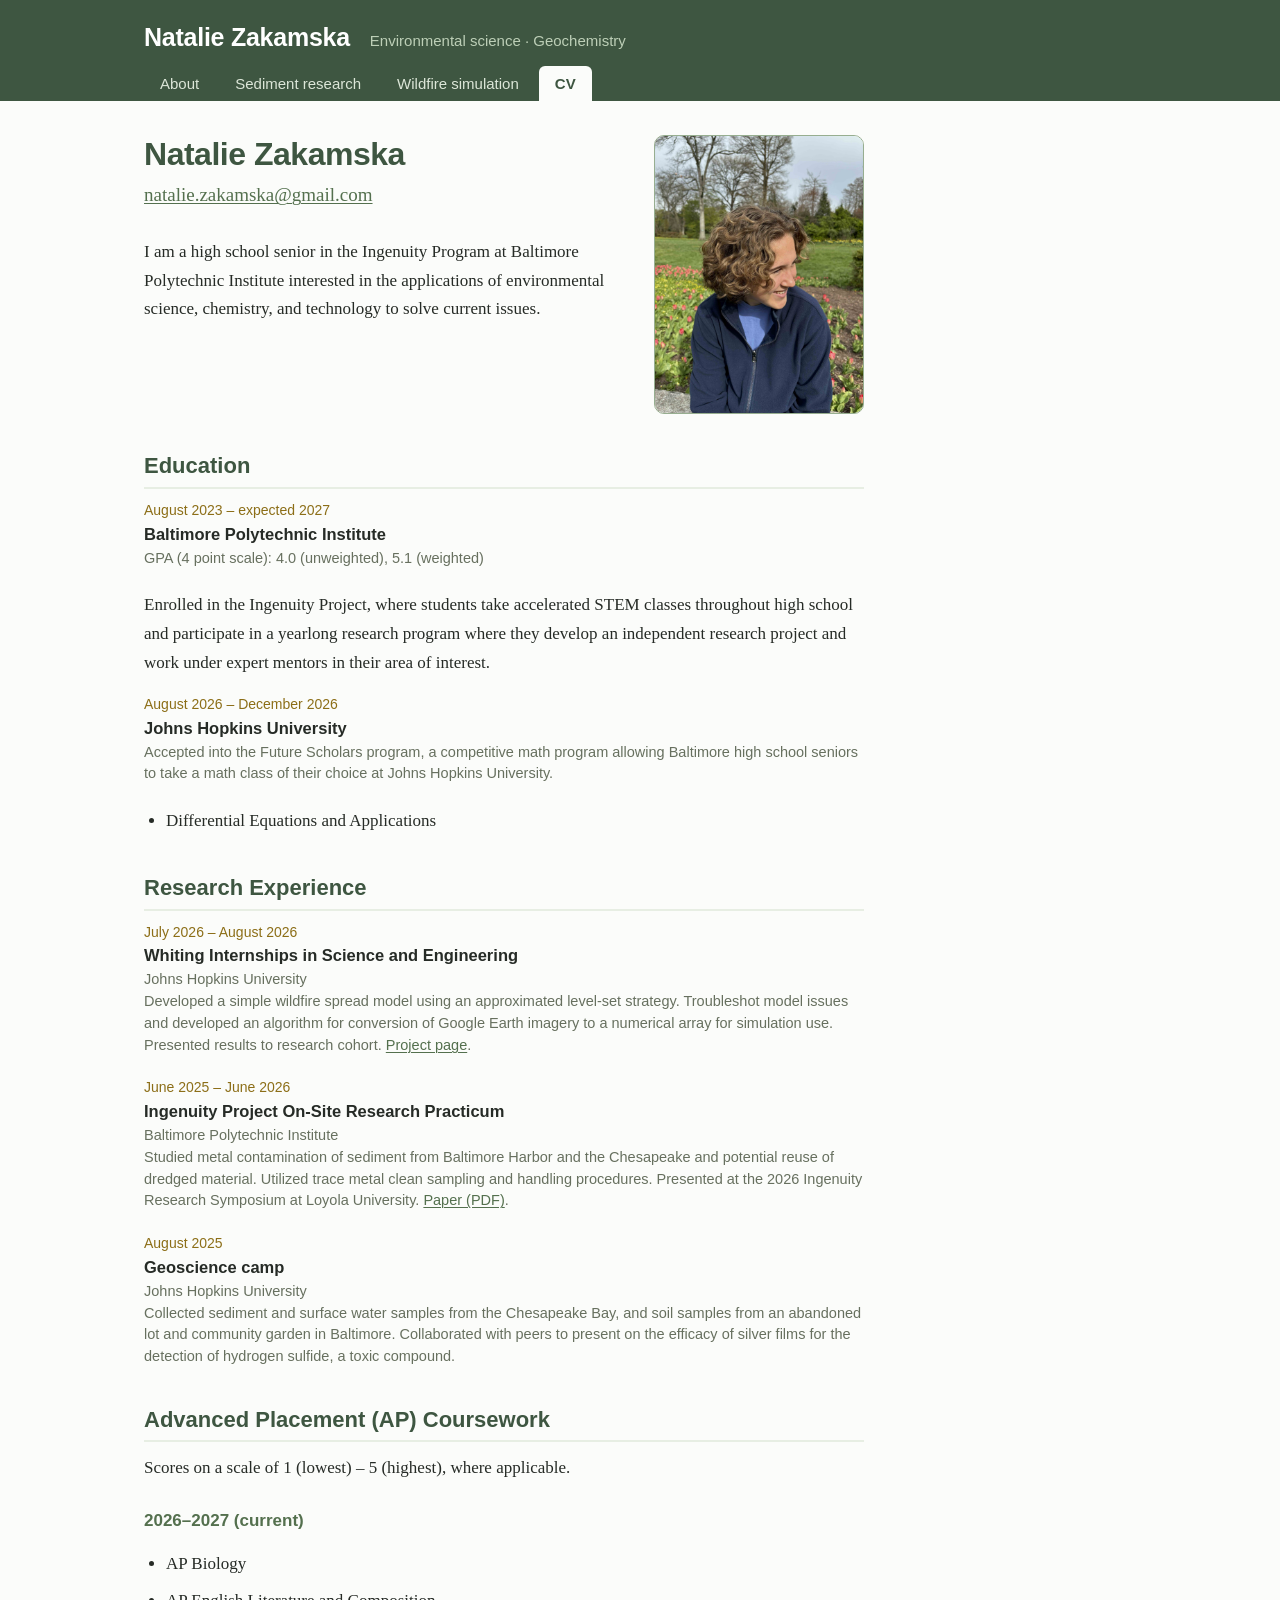
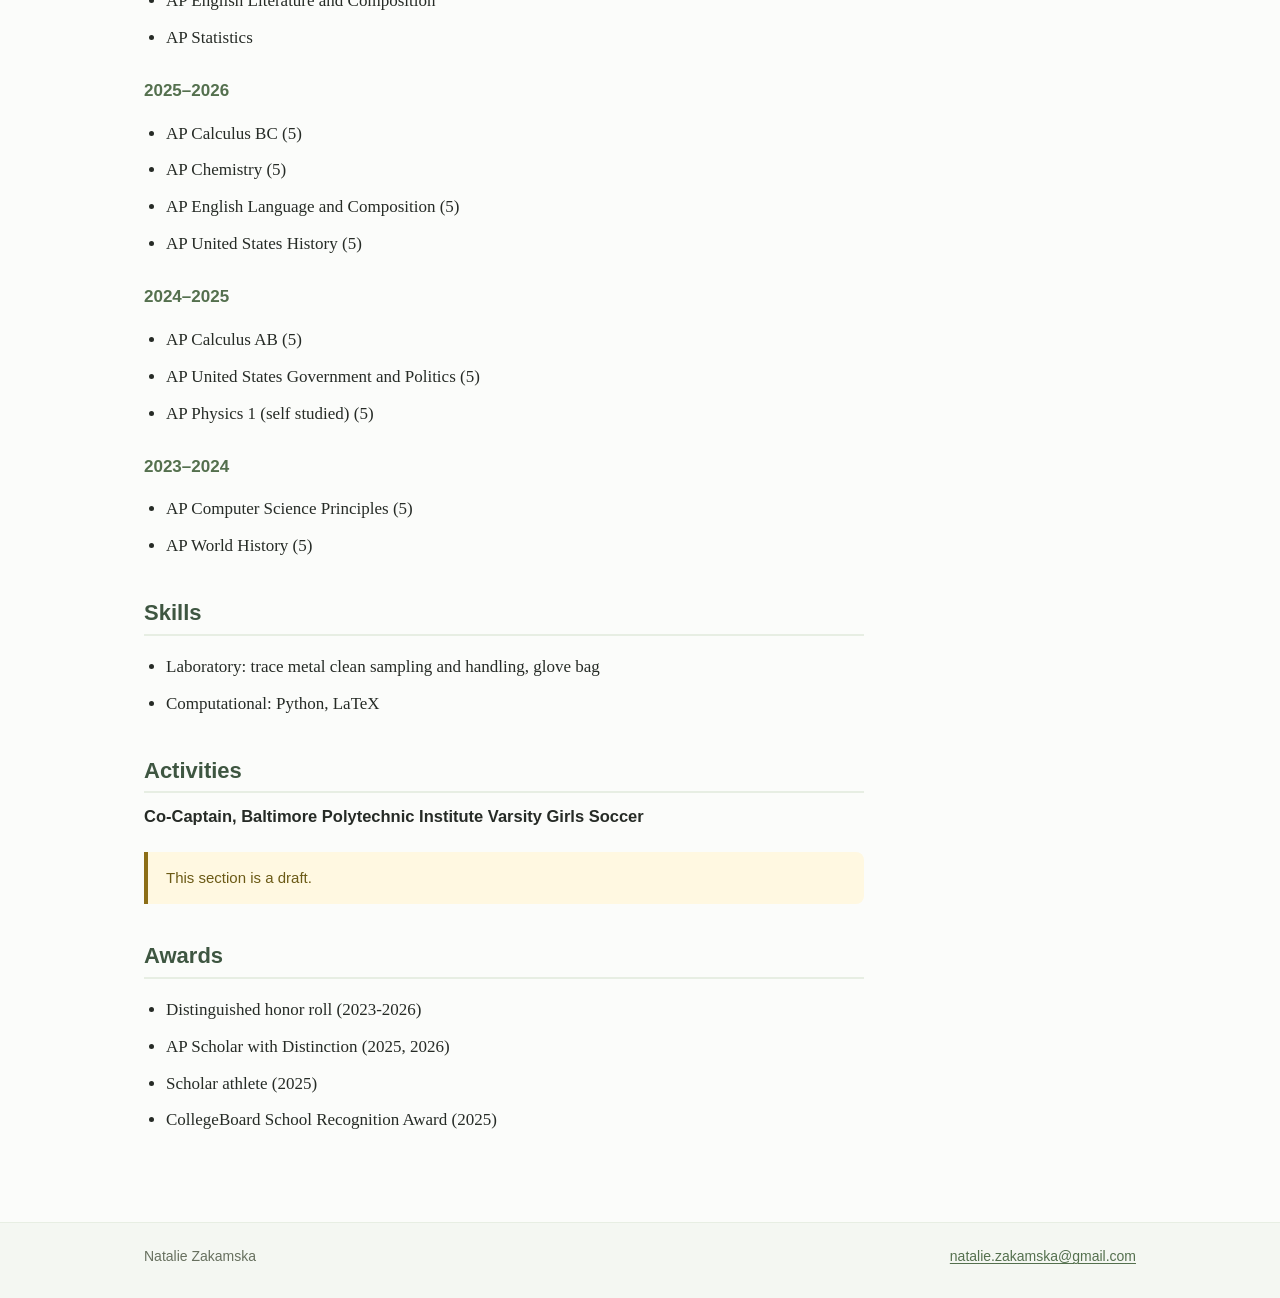
==== cv.html @ a88d00cc "Add files via upload" ====
<!DOCTYPE html>
<html lang="en">
<head>
<meta charset="utf-8">
<meta name="viewport" content="width=device-width, initial-scale=1">
<title>CV — Natalie Zakamska</title>
<meta name="description" content="Curriculum vitae of Natalie Zakamska.">
<link rel="icon" href="images/logo.jpg">
<link rel="stylesheet" href="css/style.css">
</head>
<body>

<header class="site-header">
  <div class="header-inner">
    <p class="site-title"><a href="index.html">Natalie Zakamska</a></p>
    <p class="site-tagline">Environmental science &middot; Geochemistry</p>
  </div>
  <nav>
    <ul>
      <li><a href="index.html">About</a></li>
      <li><a href="research-sediment.html">Sediment research</a></li>
      <li><a href="research-wildfire.html">Wildfire simulation</a></li>
      <li><a href="cv.html" class="active">CV</a></li>
    </ul>
  </nav>
</header>

<main>
<div class="prose">

  <div class="cv-header">
    <div>
      <h1>Natalie Zakamska</h1>
      <p class="lede"><span class="email-link"></span><noscript>natalie.zakamska [at] gmail [dot] com</noscript></p>
      <p>I am a high school senior in the Ingenuity Program at Baltimore Polytechnic Institute
      interested in the applications of environmental science, chemistry, and technology to solve
      current issues.</p>
    </div>
    <img class="cv-photo" src="images/portrait.jpg" alt="Portrait of Natalie Zakamska.">
  </div>

  <h2>Education</h2>

  <div class="cv-entry">
    <div class="when">August 2023 &ndash; expected 2027</div>
    <div class="what">Baltimore Polytechnic Institute</div>
    <div class="where">GPA (4 point scale): 4.0 (unweighted), 5.1 (weighted)</div>
  </div>

  <p>Enrolled in the Ingenuity Project, where students take accelerated STEM classes throughout
  high school and participate in a yearlong research program where they develop an independent
  research project and work under expert mentors in their area of interest.</p>

  <div class="cv-entry">
    <div class="when">August 2026 &ndash; December 2026</div>
    <div class="what">Johns Hopkins University</div>
    <div class="where">Accepted into the Future Scholars program, a competitive math program
    allowing Baltimore high school seniors to take a math class of their choice at Johns Hopkins
    University.</div>
  </div>

  <ul class="clean">
    <li>Differential Equations and Applications</li>
  </ul>

  <h2>Research Experience</h2>

  <div class="cv-entry">
    <div class="when">July 2026 &ndash; August 2026</div>
    <div class="what">Whiting Internships in Science and Engineering</div>
    <div class="where">Johns Hopkins University<br>
    Developed a simple wildfire spread model using an approximated level-set strategy.
    Troubleshot model issues and developed an algorithm for conversion of Google Earth imagery
    to a numerical array for simulation use. Presented results to research cohort.
    <a href="research-wildfire.html">Project page</a>.</div>
  </div>

  <div class="cv-entry">
    <div class="when">June 2025 &ndash; June 2026</div>
    <div class="what">Ingenuity Project On-Site Research Practicum</div>
    <div class="where">Baltimore Polytechnic Institute<br>
    Studied metal contamination of sediment from Baltimore Harbor and the Chesapeake and potential
    reuse of dredged material. Utilized trace metal clean sampling and handling procedures.
    Presented at the 2026 Ingenuity Research Symposium at Loyola University.
    <a href="files/junior_research_paper.pdf">Paper (PDF)</a>.</div>
  </div>

  <div class="cv-entry">
    <div class="when">August 2025</div>
    <div class="what">Geoscience camp</div>
    <div class="where">Johns Hopkins University<br>
    Collected sediment and surface water samples from the Chesapeake Bay, and soil samples from an
    abandoned lot and community garden in Baltimore. Collaborated with peers to present on the
    efficacy of silver films for the detection of hydrogen sulfide, a toxic compound.</div>
  </div>

  <h2>Advanced Placement (AP) Coursework</h2>

  <p>Scores on a scale of 1 (lowest) &ndash; 5 (highest), where applicable.</p>

  <h3>2026&ndash;2027 (current)</h3>
  <ul class="clean">
    <li>AP Biology</li>
    <li>AP English Literature and Composition</li>
    <li>AP Statistics</li>
  </ul>

  <h3>2025&ndash;2026</h3>
  <ul class="clean">
    <li>AP Calculus BC (5)</li>
    <li>AP Chemistry (5)</li>
    <li>AP English Language and Composition (5)</li>
    <li>AP United States History (5)</li>
  </ul>

  <h3>2024&ndash;2025</h3>
  <ul class="clean">
    <li>AP Calculus AB (5)</li>
    <li>AP United States Government and Politics (5)</li>
    <li>AP Physics 1 (self studied) (5)</li>
  </ul>

  <h3>2023&ndash;2024</h3>
  <ul class="clean">
    <li>AP Computer Science Principles (5)</li>
    <li>AP World History (5)</li>
  </ul>

  <h2>Skills</h2>

  <ul class="clean">
    <li>Laboratory: trace metal clean sampling and handling, glove bag</li>
    <li>Computational: Python, LaTeX</li>
  </ul>

  <h2>Activities</h2>

  <div class="cv-entry">
    <div class="what">Co-Captain, Baltimore Polytechnic Institute Varsity Girls Soccer</div>
  </div>

  <div class="todo">
    <p>This section is a draft.</p>
  </div>

  <h2>Awards</h2>

  <ul class="clean">
    <li>Distinguished honor roll (2023-2026)</li>
    <li>AP Scholar with Distinction (2025, 2026)</li>
    <li>Scholar athlete (2025)</li>
    <li>CollegeBoard School Recognition Award (2025)</li>
  </ul>

</div>
</main>

<footer>
  <div class="footer-inner">
    <span>Natalie Zakamska</span>
    <span><span class="email-link"></span><noscript>natalie.zakamska [at] gmail [dot] com</noscript></span>
  </div>
</footer>

<script src="js/email.js"></script>
</body>
</html>
---- css/style.css ----
/* ============================================================
   Natalie C. Zakamska — site stylesheet
   ------------------------------------------------------------
   TO CHANGE THE COLOUR SCHEME: edit the variables in :root
   below. Everything on the site derives from them, so changing
   --sage and --sage-pale restyles the whole site at once.
   ============================================================ */

:root {
  /* --- palette: sage / pale green ------------------------- */
  --sage-deep:  #3E5641;   /* headings, nav background       */
  --sage:       #54704E;   /* links, accents                 */
  --sage-mid:   #97AE90;   /* rules, borders (decorative)    */
  --sage-soft:  #BDCFB7;   /* text on the dark header        */
  --sage-pale:  #E7EEE3;   /* section tints                  */
  --paper:      #FBFCFA;   /* page background                */
  --ink:        #262B26;   /* body text                      */
  --muted:      #67705F;   /* captions, secondary text       */
  --gold:       #8C6E17;   /* small accent (from the logo)   */

  /* --sage and --gold are set dark enough to clear the WCAG AA contrast
     threshold (4.5:1) for normal-size text against --paper, --sage-pale and
     the footer tint. If you lighten them, links become hard to read for
     anyone with reduced vision. --sage-mid is decorative only (borders and
     rules), so it is exempt. */

  /* --- type ---------------------------------------------- */
  --serif: "Iowan Old Style", "Palatino Linotype", Palatino, Georgia, serif;
  --sans: -apple-system, BlinkMacSystemFont, "Segoe UI", Helvetica, Arial, sans-serif;

  --measure: 720px;        /* comfortable reading width      */
}

* { box-sizing: border-box; }

html { scroll-behavior: smooth; }

body {
  margin: 0;
  background: var(--paper);
  color: var(--ink);
  font: 17px/1.7 var(--serif);
  -webkit-font-smoothing: antialiased;
}

/* ---------------- header and navigation ------------------ */

.site-header {
  background: var(--sage-deep);
  color: #fff;
  padding: 0;
}

.header-inner {
  max-width: 1040px;
  margin: 0 auto;
  padding: 22px 24px 0;
  display: flex;
  flex-wrap: wrap;
  align-items: baseline;
  gap: 8px 20px;
}

.site-title {
  font: 600 25px/1.2 var(--sans);
  letter-spacing: -0.01em;
  margin: 0;
  color: #fff;
}

.site-title a { color: inherit; text-decoration: none; }

/* The generic a:hover rule below turns links dark sage — which is also the
   header background, so without this the title would vanish on hover.
   Keep it white and show the affordance with an underline instead. */
.site-title a:hover,
.site-title a:focus {
  color: #fff;
  text-decoration: underline;
  text-decoration-thickness: 1px;
  text-underline-offset: 4px;
}

.site-tagline {
  font: 15px/1.4 var(--sans);
  color: var(--sage-soft);   /* not --sage-mid: too dim on the header */
  margin: 0;
}

nav {
  max-width: 1040px;
  margin: 0 auto;
  padding: 14px 24px 0;
}

nav ul {
  list-style: none;
  margin: 0;
  padding: 0;
  display: flex;
  flex-wrap: wrap;
  gap: 4px;
}

nav a {
  display: block;
  padding: 10px 16px;
  font: 500 15px/1 var(--sans);
  color: #DCE6D8;
  text-decoration: none;
  border-radius: 6px 6px 0 0;
  transition: background 0.15s, color 0.15s;
}

nav a:hover { background: rgba(255, 255, 255, 0.12); color: #fff; }

nav a.active {
  background: var(--paper);
  color: var(--sage-deep);
  font-weight: 600;
}

/* ---------------- banner --------------------------------- */

.banner {
  width: 100%;
  height: 210px;
  object-fit: cover;
  object-position: center 55%;
  display: block;
}

.banner-caption {
  max-width: 1040px;
  margin: 0 auto;
  padding: 6px 24px 0;
  font: italic 13px/1.5 var(--sans);
  color: var(--muted);
}

/* ---------------- layout --------------------------------- */

main {
  max-width: 1040px;
  margin: 0 auto;
  padding: 34px 24px 70px;
}

.prose { max-width: var(--measure); }

h1 {
  font: 600 32px/1.2 var(--sans);
  color: var(--sage-deep);
  margin: 0 0 6px;
  letter-spacing: -0.015em;
}

h2 {
  font: 600 22px/1.3 var(--sans);
  color: var(--sage-deep);
  margin: 38px 0 12px;
  padding-bottom: 6px;
  border-bottom: 2px solid var(--sage-pale);
}

h3 {
  font: 600 17px/1.4 var(--sans);
  color: var(--sage);
  margin: 26px 0 8px;
}

p { margin: 0 0 17px; }

a { color: var(--sage); text-decoration-thickness: 1px; text-underline-offset: 2px; }
a:hover { color: var(--sage-deep); }

.lede {
  font-size: 19px;
  color: var(--muted);
  margin-bottom: 26px;
}

/* ---------------- about page layout ---------------------- */

.about-grid {
  display: grid;
  grid-template-columns: 220px 1fr;
  gap: 34px;
  align-items: start;
}

.about-photo {
  width: 100%;
  border-radius: 10px;
  display: block;
  border: 1px solid var(--sage-mid);
}

.contact-card {
  margin-top: 16px;
  padding: 14px 16px;
  background: var(--sage-pale);
  border-radius: 10px;
  font: 14px/1.6 var(--sans);
}

.contact-card a { word-break: break-all; }

/* ---------------- figures -------------------------------- */

figure {
  margin: 28px 0;
  padding: 0;
}

figure img {
  display: block;
  width: 100%;
  height: auto;
  border-radius: 8px;
  border: 1px solid var(--sage-mid);
}

figcaption {
  font: 14px/1.55 var(--sans);
  color: var(--muted);
  margin-top: 9px;
}

figcaption b { color: var(--sage-deep); }

.fig-pair {
  display: grid;
  grid-template-columns: 1fr 1fr;
  gap: 20px;
  margin: 28px 0;
}

.fig-pair figure { margin: 0; }

.fig-narrow { max-width: var(--measure); }

/* ---------------- callouts and lists --------------------- */

.callout {
  background: var(--sage-pale);
  border-left: 4px solid var(--sage);
  border-radius: 0 8px 8px 0;
  padding: 14px 18px;
  margin: 24px 0;
  font: 15.5px/1.6 var(--sans);
}

.callout p:last-child { margin-bottom: 0; }

.todo {
  background: #FFF8E1;
  border-left: 4px solid var(--gold);
  border-radius: 0 8px 8px 0;
  padding: 14px 18px;
  margin: 24px 0;
  font: 15px/1.6 var(--sans);
  color: #6B5A16;
}

.todo p:last-child { margin-bottom: 0; }

ul.clean, ol.clean { padding-left: 22px; }
ul.clean li, ol.clean li { margin-bottom: 8px; }

.pill-row { display: flex; flex-wrap: wrap; gap: 8px; margin: 14px 0 22px; padding: 0; list-style: none; }

.pill {
  display: inline-block;
  padding: 5px 12px;
  background: var(--sage-pale);
  color: var(--sage-deep);
  border-radius: 999px;
  font: 500 13.5px/1.4 var(--sans);
}

/* ---------------- tables --------------------------------- */

.table-wrap { overflow-x: auto; margin: 22px 0; }

table {
  border-collapse: collapse;
  width: 100%;
  font: 15px/1.5 var(--sans);
}

th, td {
  text-align: left;
  padding: 9px 12px;
  border-bottom: 1px solid var(--sage-pale);
}

th {
  color: var(--sage-deep);
  font-weight: 600;
  border-bottom: 2px solid var(--sage-mid);
}

/* ---------------- CV ------------------------------------- */

.cv-header {
  display: grid;
  grid-template-columns: 1fr 210px;
  gap: 30px;
  align-items: start;
  margin-bottom: 8px;
}

.cv-header h1 { margin-top: 0; }

.cv-photo {
  width: 100%;
  height: auto;
  display: block;
  border-radius: 10px;
  border: 1px solid var(--sage-mid);
}

.cv-entry { margin-bottom: 22px; }
.cv-entry .when { font: 500 14px/1.4 var(--sans); color: var(--gold); }
.cv-entry .what { font: 600 16.5px/1.4 var(--sans); color: var(--ink); margin: 2px 0; }
.cv-entry .where { font: 14.5px/1.5 var(--sans); color: var(--muted); }

/* ---------------- logo mark ------------------------------ */

.logo-mark {
  margin: 54px auto 10px;
  text-align: center;
}

.logo-mark img {
  width: 210px;
  max-width: 60%;
  height: auto;
  display: block;
  margin: 0 auto;
  mix-blend-mode: multiply;   /* lets the white background disappear */
}

.logo-mark figcaption {
  text-align: center;
  margin-top: 4px;
}

/* ---------------- footer --------------------------------- */

footer {
  border-top: 1px solid var(--sage-pale);
  background: #F4F7F2;
}

.footer-inner {
  max-width: 1040px;
  margin: 0 auto;
  padding: 22px 24px 30px;
  font: 14px/1.6 var(--sans);
  color: var(--muted);
  display: flex;
  flex-wrap: wrap;
  justify-content: space-between;
  gap: 10px;
}

/* ---------------- responsive ----------------------------- */

@media (max-width: 720px) {
  body { font-size: 16.5px; }
  .about-grid { grid-template-columns: 1fr; gap: 22px; }
  .about-photo { max-width: 260px; }
  .cv-header { grid-template-columns: 1fr; gap: 20px; }
  .cv-photo { max-width: 240px; }
  .fig-pair { grid-template-columns: 1fr; }
  .banner { height: 150px; }
  h1 { font-size: 27px; }
  nav ul { gap: 2px; }
  nav a { padding: 9px 12px; font-size: 14px; }
}

/* ---------------- print ---------------------------------- */

@media print {
  .site-header, nav, footer, .banner, .banner-caption { display: none; }
  body { background: #fff; font-size: 11pt; }
  main { padding: 0; max-width: none; }
  figure, .callout, .cv-entry { break-inside: avoid; }
  a { color: inherit; text-decoration: none; }
}
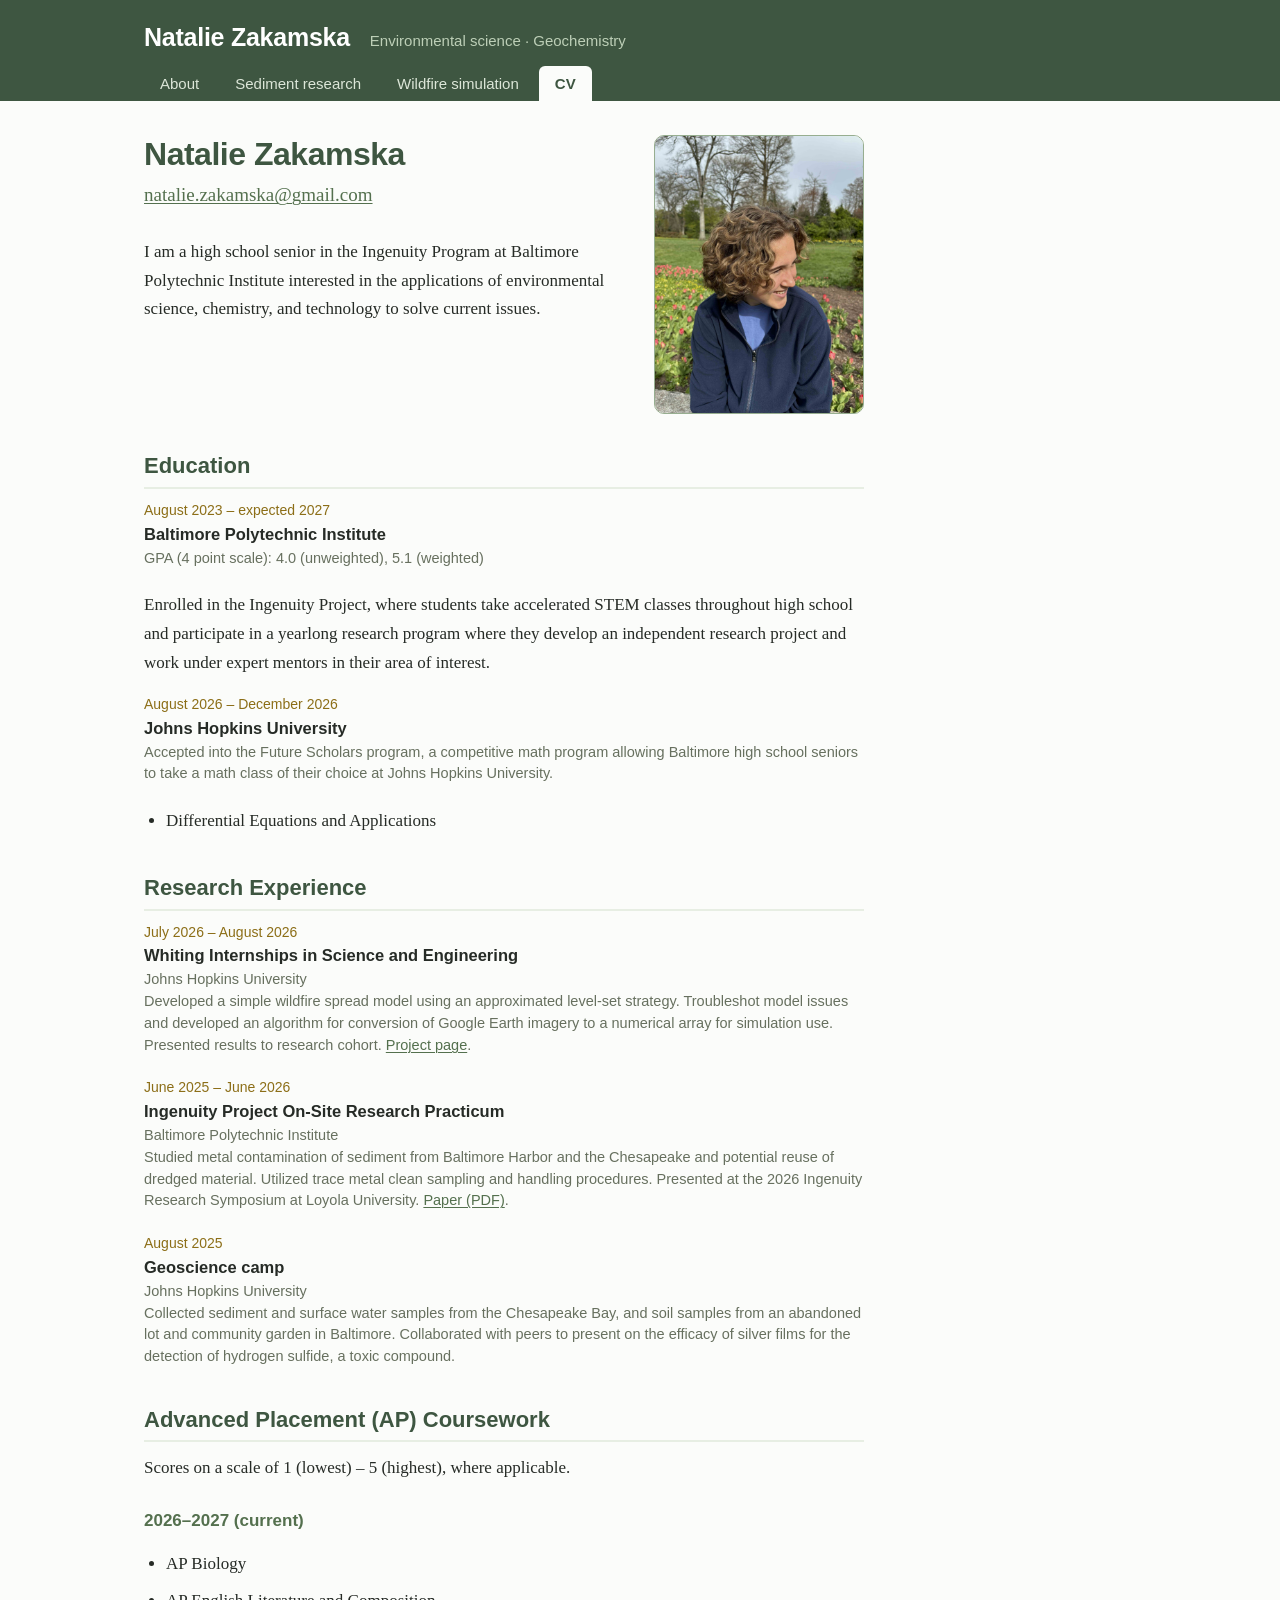
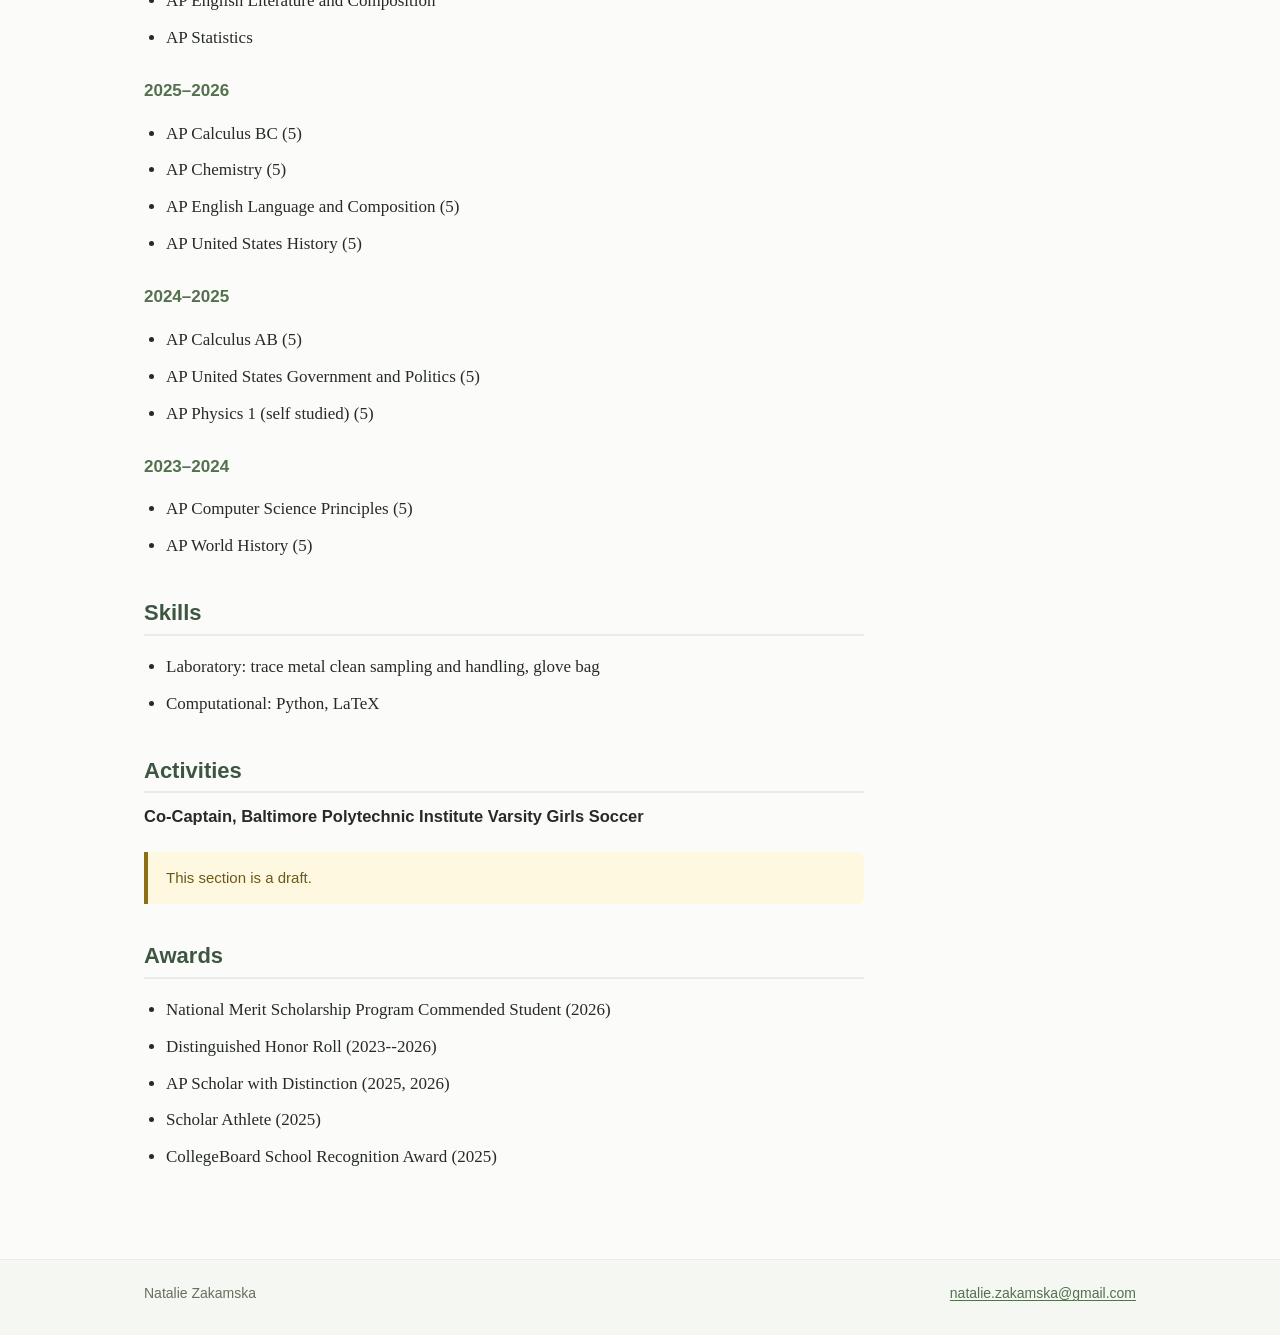
==== commit 623119cd: "Update cv.html add commended scholar award and slightly change capitalization/formatting of honors" ====
--- a/cv.html
+++ b/cv.html
@@ -146,9 +146,10 @@
   <h2>Awards</h2>
 
   <ul class="clean">
-    <li>Distinguished honor roll (2023-2026)</li>
+    <li>National Merit Scholarship Program Commended Student (2026)</li>
+    <li>Distinguished Honor Roll (2023--2026)</li>
     <li>AP Scholar with Distinction (2025, 2026)</li>
-    <li>Scholar athlete (2025)</li>
+    <li>Scholar Athlete (2025)</li>
     <li>CollegeBoard School Recognition Award (2025)</li>
   </ul>
 
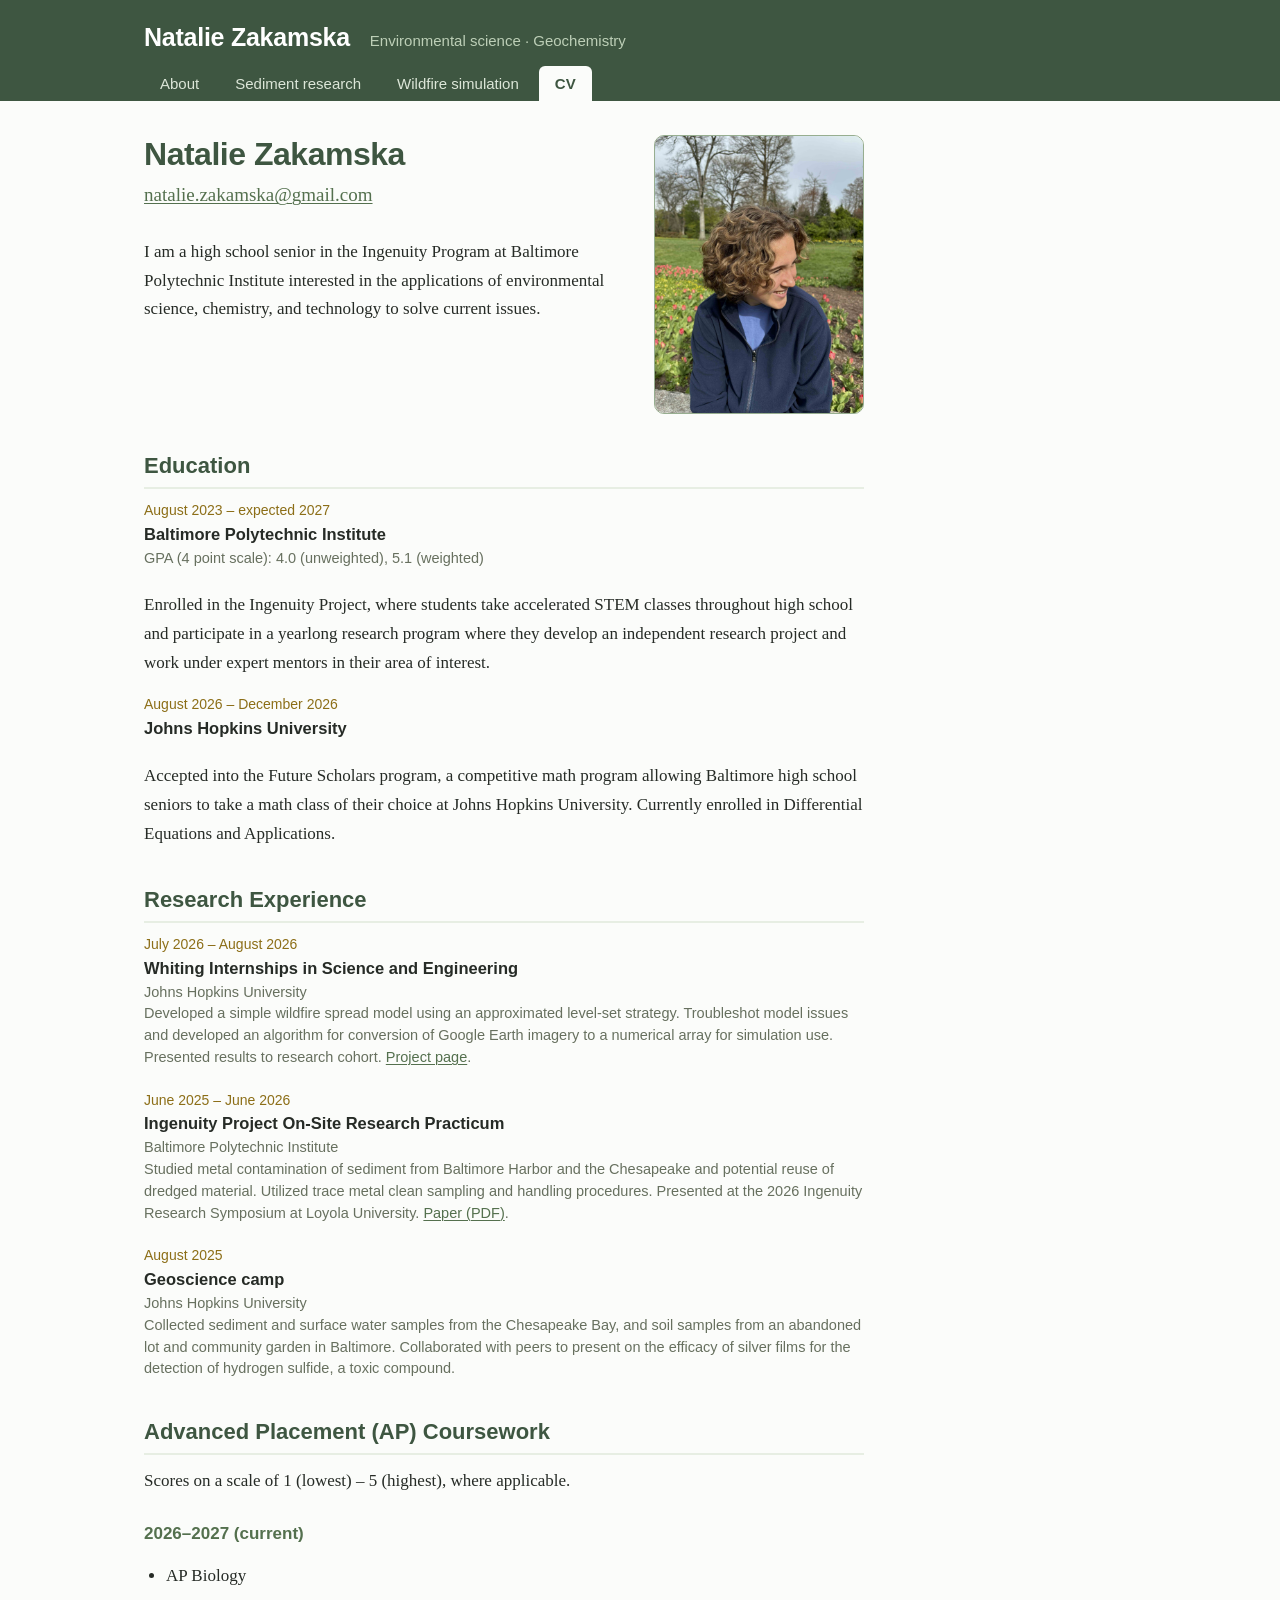
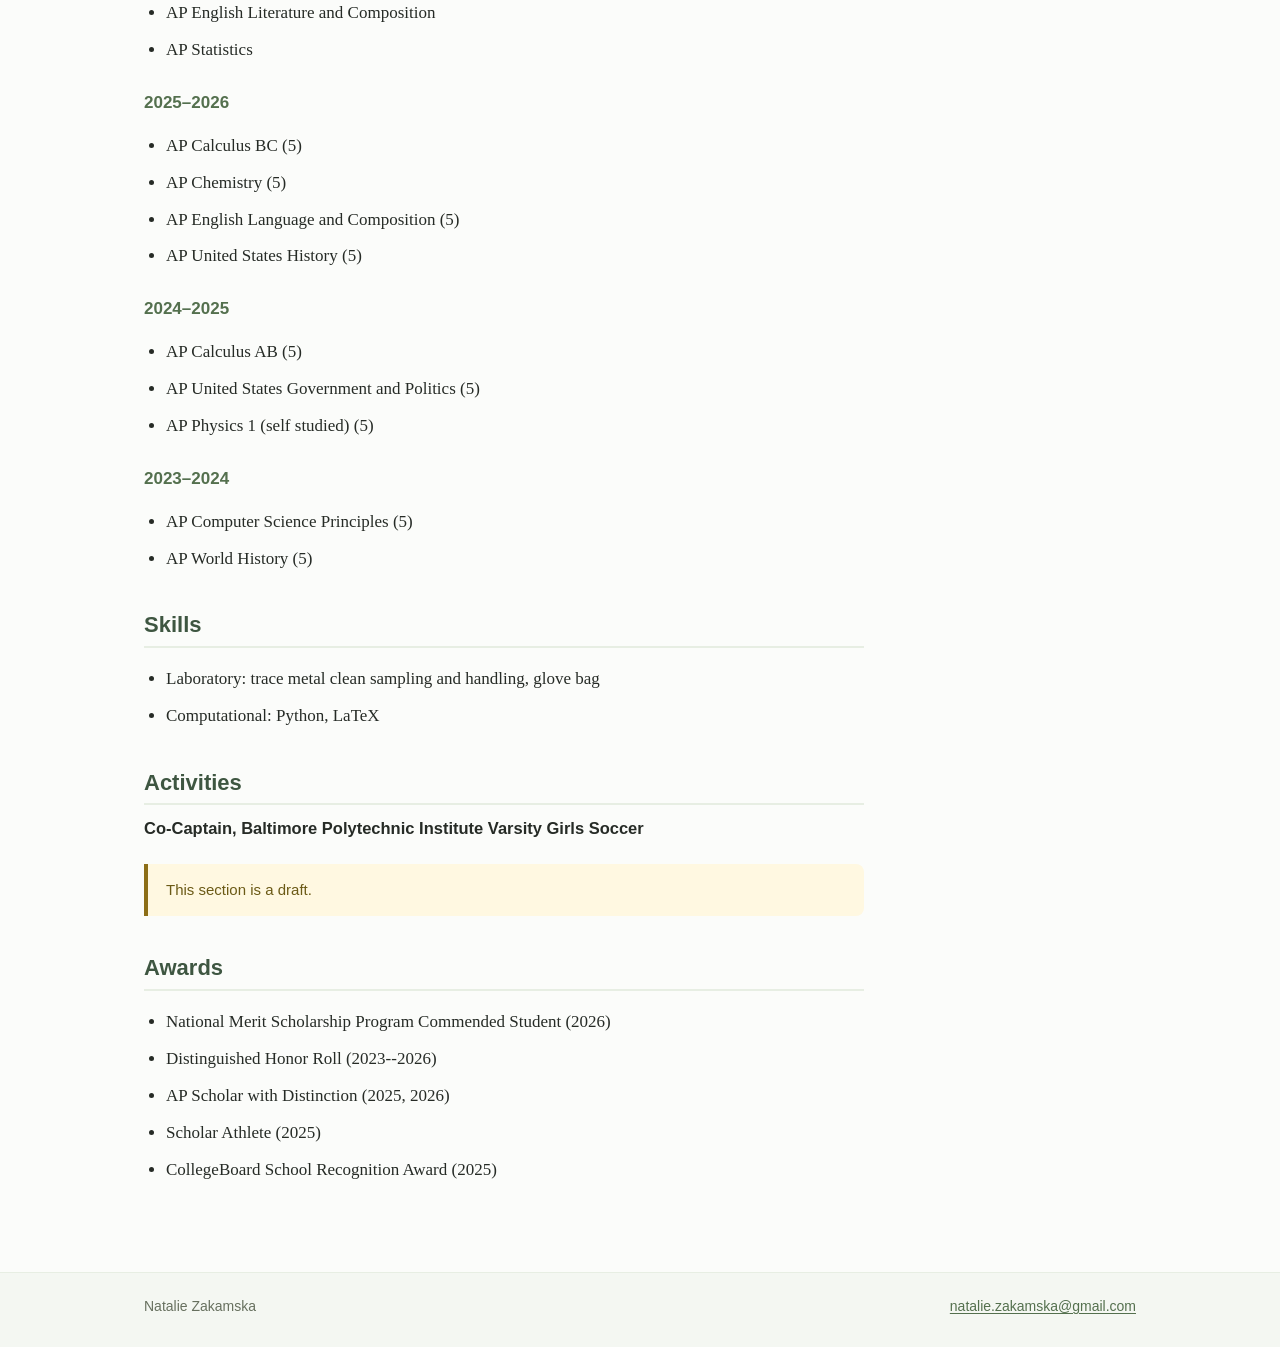
==== commit 42f9f278: "Update cv.html edit future scholars" ====
--- a/cv.html
+++ b/cv.html
@@ -54,14 +54,12 @@
   <div class="cv-entry">
     <div class="when">August 2026 &ndash; December 2026</div>
     <div class="what">Johns Hopkins University</div>
-    <div class="where">Accepted into the Future Scholars program, a competitive math program
+  </div>
+  
+    <p>Accepted into the Future Scholars program, a competitive math program
     allowing Baltimore high school seniors to take a math class of their choice at Johns Hopkins
-    University.</div>
-  </div>
-
-  <ul class="clean">
-    <li>Differential Equations and Applications</li>
-  </ul>
+    University. Currently enrolled in Differential Equations and Applications.
+  
 
   <h2>Research Experience</h2>
 
